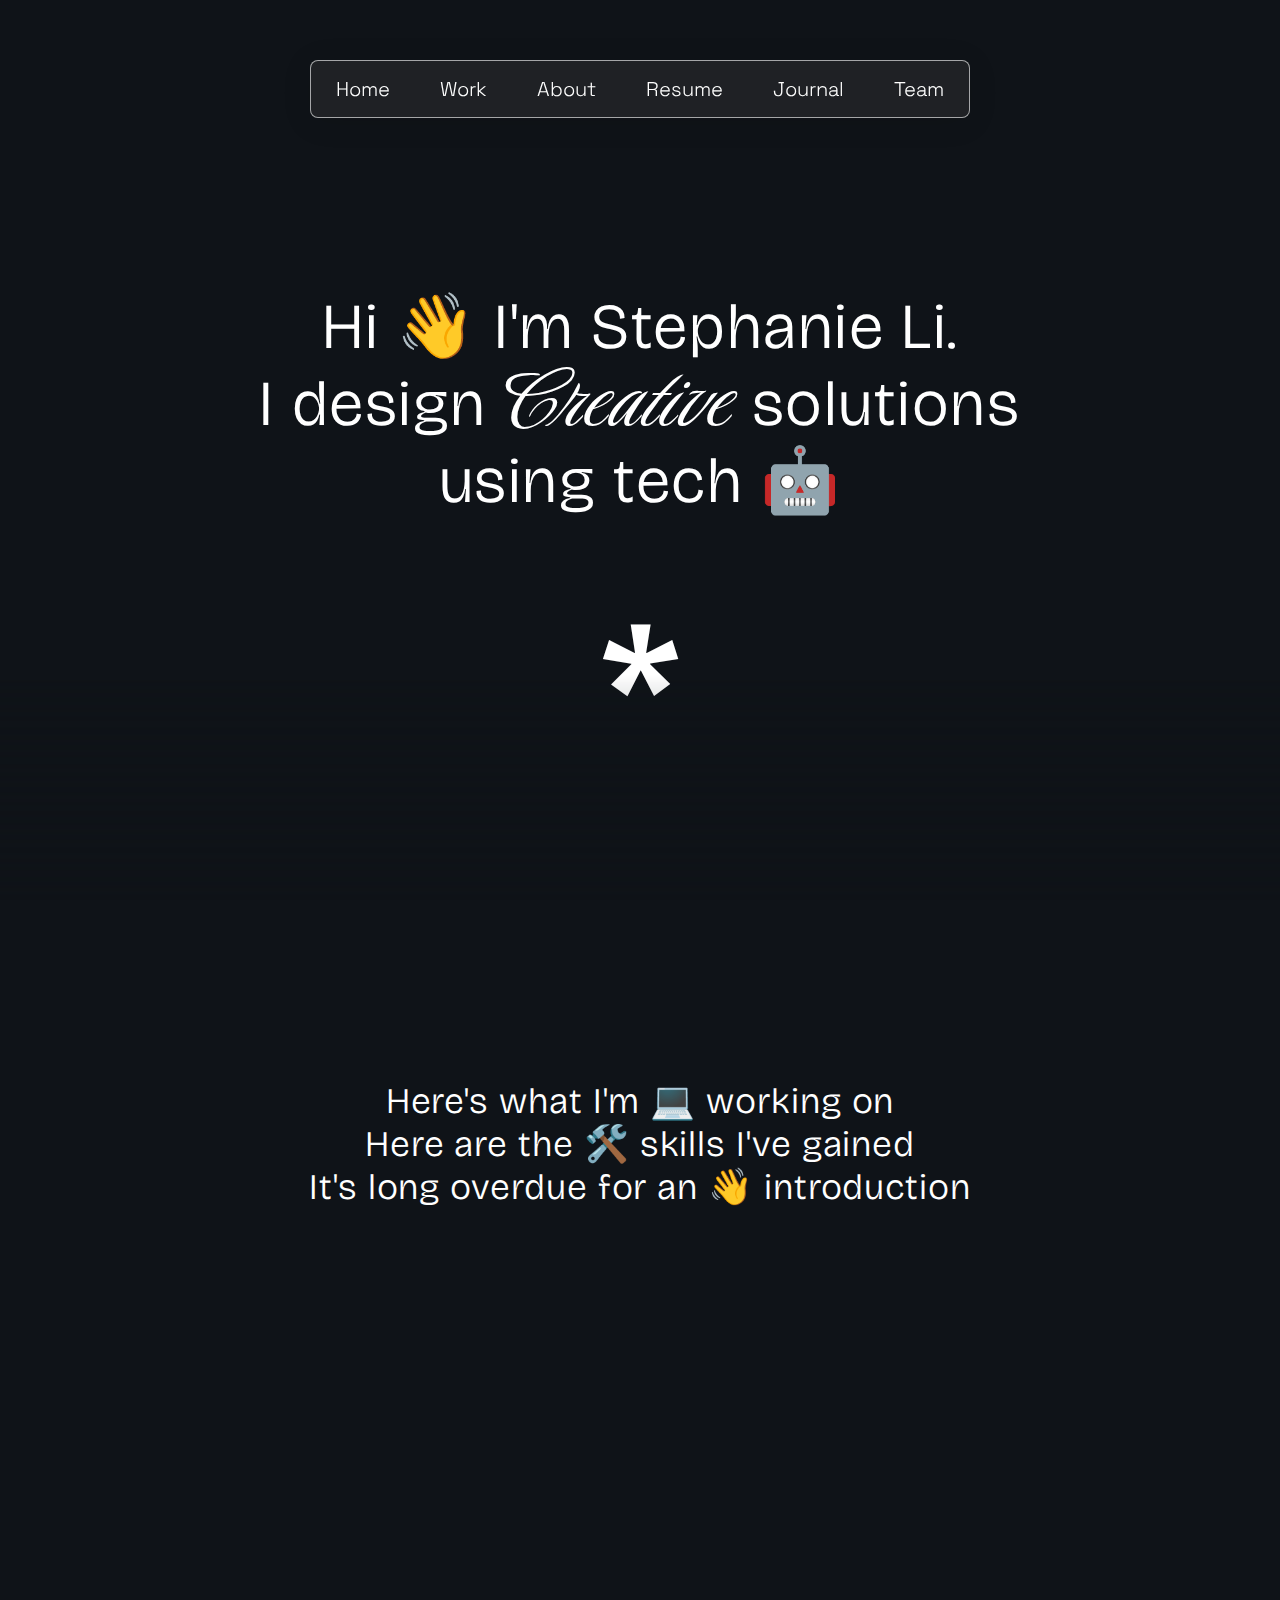
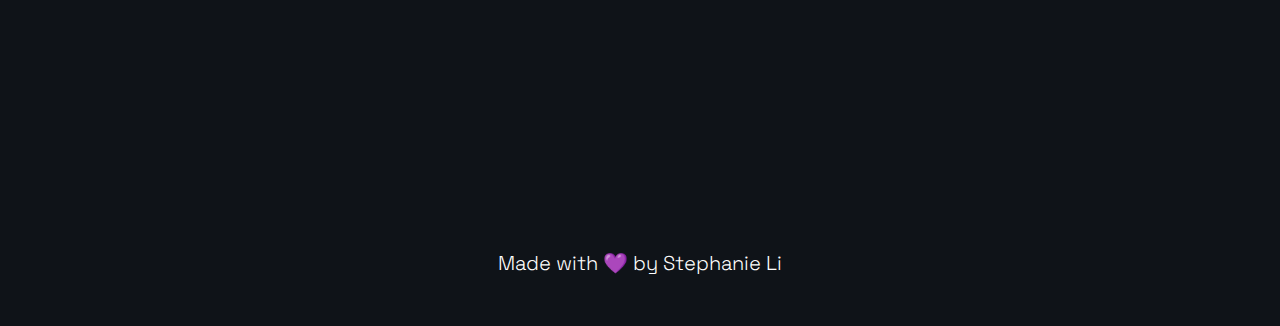
==== index.html @ 1d4c6d94 "Initial commit" ====
<!DOCTYPE html>
<html lang="en">
  <head>
    <meta charset="UTF-8" />
    <meta name="viewport" content="width=device-width, initial-scale=1.0" />
    <title>Stephanie Li - Home</title>
    <link rel="stylesheet" href="css/styles.css" />
    <style>
      /* import fonts */
      @import url("https://fonts.googleapis.com/css2?family=Bricolage+Grotesque:opsz,wght@12..96,200..800&family=Luxurious+Script&family=Space+Grotesk:wght@300..700&display=swap");
    </style>
  </head>
  <body>
    <div id="navbar">
      <a class="navlink" href="">Home</a>
      <a class="navlink" href="work.html">Work</a>
      <a class="navlink" href="about.html">About</a>
      <a class="navlink" href="files/Stephanie Li - Resume.pdf" target="blank"
        >Resume</a
      >
      <a class="navlink" href="journal.html">Journal</a>
      <a
        class="navlink"
        href="https://cs1xd3.cas.mcmaster.ca/~li3424/team/"
        target="blank"
        >Team</a
      >
    </div>
    <div class="hero-section section">
      <div class="hero-text-container">
        <div class="hero-text">
          <h1 class="hero-heading">Hi 👋 I'm Stephanie Li.</h1>
          <h1>
            I design
            <span class="Script">Creative </span>
            solutions using tech 🤖
          </h1>
          <p id="asterisk">*</p>
        </div>
      </div>
    </div>
    <div class="section"></div>
    <div class="home-section section">
      <div>
        <h2>Here's what I'm 💻 working on</h2>
      </div>
      <div>
        <h2>Here are the 🛠️ skills I've gained</h2>
      </div>
      <div>
        <h2>It's long overdue for an 👋 introduction</h2>
      </div>
    </div>
    <div class="section"></div>
    <div class="section"></div>
    <div class="section"></div>
    <footer>
      <p>Made with 💜 by Stephanie Li</p>
    </footer>
  </body>
</html>
---- css/styles.css ----
* {
    margin: 0;
    /* padding: 0; */
    box-sizing: border-box;
}

:root {
    --background-black: #0f1318;
}

body {
    font-family: "Space Grotesk", serif;
    font-weight: 100;
    font-size: 20px;
    color: white;
    background-color: var(--background-black);
}

h1 {
    font-size: 64px;
    font-family: "Bricolage Grotesque", serif;
    font-weight: 300;
    letter-spacing:0.04ch;
    text-align: center;
}

h2 {
    font-size: 36px;
    font-family: "Bricolage Grotesque", serif;
    font-weight: 300;
    letter-spacing:0.04ch;
    text-align: center;
}

footer {
    background-color: var(--background-black);
    text-align: center;
    padding: 50px;
}

.Script {
    font-family: "Luxurious Script";
    font-weight: 100;
    font-size: 100px;
    line-height: 0;
}


/* navbar styling */

#navbar {
    position: fixed;
    top: 60px;
    left: 50%;                     /* align left edge to the center */ 
    transform: translateX(-50%);   /* offset by half the element's width */
    padding: 15px 25px;
    display: flex;
    border: 1px solid rgba(255, 255, 255, 0.6);
    border-radius: 8px;
    column-gap: 50px;
    z-index: 10;
    /* glass blur effect from https://css.glass by @miketromba*/
    background: #4c4c4c44;
    box-shadow: 0 4px 30px rgba(0, 0, 0, 0.1);
    backdrop-filter: blur(8px);
    -webkit-backdrop-filter: blur(5px);
}

.navlink {
    font-size: 20px;
    color: rgb(255, 255, 255);
    text-decoration: none;
    /* padding: 10px; */
}

/*  */

.section {
    background-color: var(--background-black);
    min-height: 20vh;
    height: 100%;
}

/*  */

.hero-section {
    height: 100vh;
    display: flex;
    justify-content: center;
    background-image: url('../images/background-gradient.png');
    background-repeat: no-repeat;
    background-size: cover;
    /* box-shadow: 0 0 100px 50px #14161f inset; */
    /* mask-image: linear-gradient(to bottom, #14161f, transparent, black 90%); */
    mask-image: linear-gradient(to bottom, rgba(0, 0, 0, 1) 0%, rgba(0, 0, 0, 0) 100%);
    -webkit-mask-image: -webkit-gradient(linear, left 75%, left bottom, from(rgba(0,0,0,1)), to(rgba(0,0,0,0)))

}

.hero-text-container {
    display: flex;
    justify-content: center;
    align-items: center;
}

.hero-heading {
    margin-top: 220px;
}

.hero-text {
    max-width: 800px;
}

#asterisk{
    color:white;
    font-family: "Bricolage Grotesque", serif;
    font-size: 220px;
    font-weight: 400;
    margin-top: 50px;
    text-align: center;
    z-index:10;
}

/* journal styling */

.reflection a {
    color: white;
    color: rgb(156, 153, 153);
    /* text-decoration: none; */
    font-style: italic;
    font-weight: 400;
}

.reflection {
    letter-spacing: -.3px;
    line-height: 1.75em;
    /* color: rgb(206, 206, 206); */
}
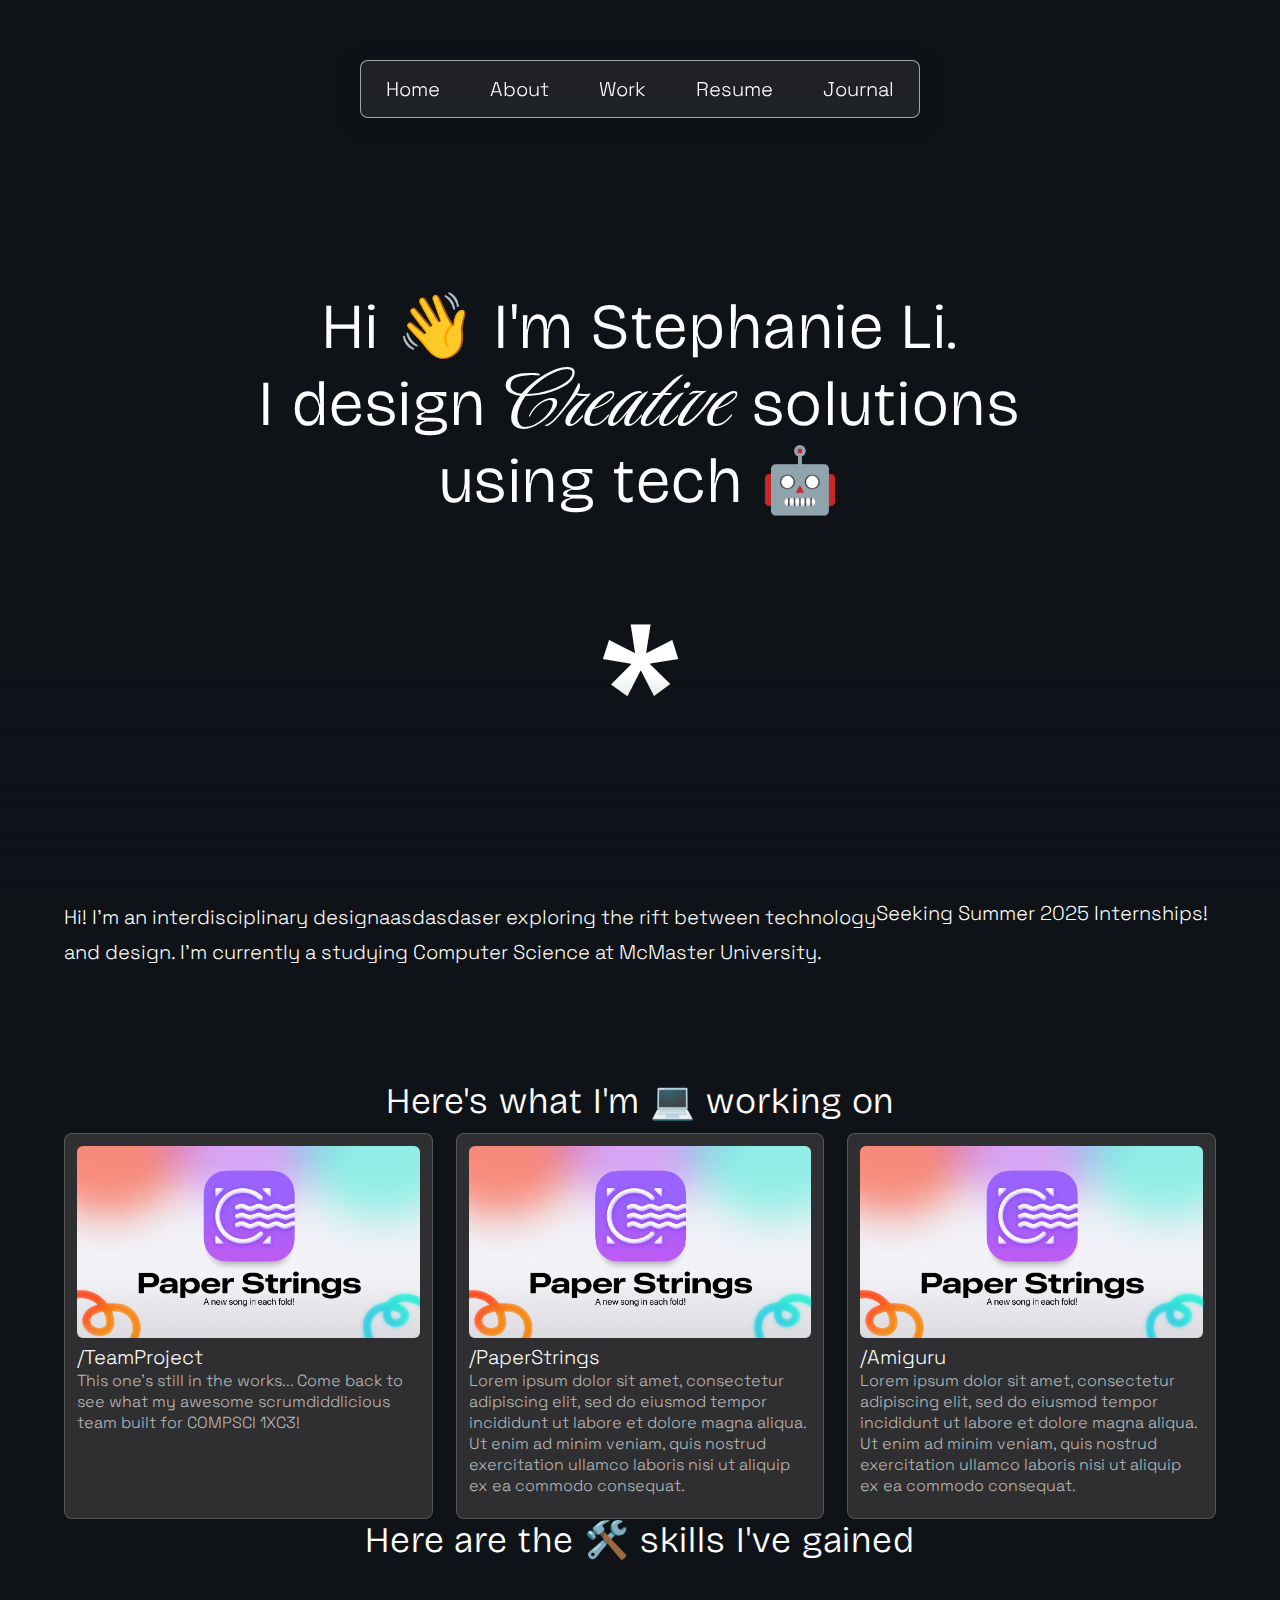
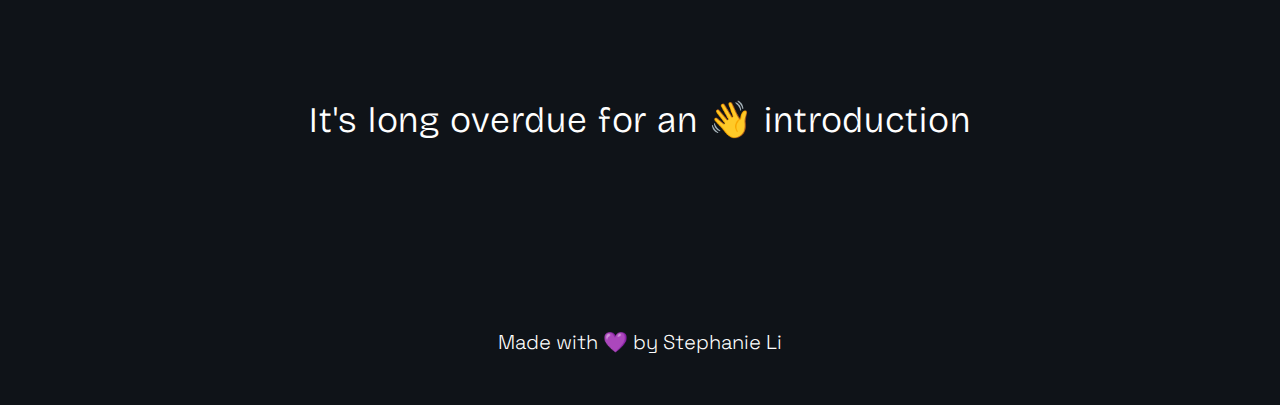
==== commit 47ea0244: "test commit" ====
--- a/index.html
+++ b/index.html
@@ -11,49 +11,88 @@
     </style>
   </head>
   <body>
-    <div id="navbar">
-      <a class="navlink" href="">Home</a>
-      <a class="navlink" href="work.html">Work</a>
-      <a class="navlink" href="about.html">About</a>
-      <a class="navlink" href="files/Stephanie Li - Resume.pdf" target="blank"
-        >Resume</a
-      >
-      <a class="navlink" href="journal.html">Journal</a>
-      <a
+    <header>
+      <div id="navbar">
+        <a class="navlink" href="">Home</a>
+        <a class="navlink" href="about.html">About</a>
+        <a class="navlink" href="work.html">Work</a>
+        <a class="navlink" href="files/Stephanie Li - Resume.pdf" target="blank"
+          >Resume</a
+        >
+        <a class="navlink" href="journal.html">Journal</a>
+        <!-- <a
         class="navlink"
         href="https://cs1xd3.cas.mcmaster.ca/~li3424/team/"
         target="blank"
         >Team</a
-      >
+      > -->
+      </div>
+      <div class="hero-section section">
+        <div class="hero-text-container">
+          <div class="hero-text">
+            <h1 class="hero-heading">Hi 👋 I'm Stephanie Li.</h1>
+            <h1>
+              I design
+              <span class="Script">Creative </span>
+              solutions using tech 🤖
+            </h1>
+            <p id="asterisk">*</p>
+          </div>
+        </div>
+      </div>
+    </header>
+    <div class="section">
+      <div class="home-blurb-container container">
+        <p class="home-blurb-description">Hi! I'm an interdisciplinary designaasdasdaser exploring the rift between technology <br> and design. I'm currently a studying Computer Science at McMaster University.</p>
+        <p>Seeking Summer 2025 Internships!</p>
+      </div>
     </div>
-    <div class="hero-section section">
-      <div class="hero-text-container">
-        <div class="hero-text">
-          <h1 class="hero-heading">Hi 👋 I'm Stephanie Li.</h1>
-          <h1>
-            I design
-            <span class="Script">Creative </span>
-            solutions using tech 🤖
-          </h1>
-          <p id="asterisk">*</p>
+    <div class="home-section section">
+      <div class="container">
+        <h2>Here's what I'm 💻 working on</h2>
+        <div class="tile-container">
+          <div class="tile project-tile">
+            <img class="project-image" src="images/paperstrings.png" />
+            <p class="project-title">/TeamProject</p>
+            <p class="project-description">
+              This one’s still in the works... Come back to see what my awesome
+              scrumdiddlicious team built for COMPSCI 1XC3!
+            </p>
+          </div>
+          <div class="tile project-tile">
+            <img class="project-image" src="images/paperstrings.png" />
+            <p class="project-title">/PaperStrings</p>
+            <p class="project-description">
+              Lorem ipsum dolor sit amet, consectetur adipiscing elit, sed do
+              eiusmod tempor incididunt ut labore et dolore magna aliqua. Ut
+              enim ad minim veniam, quis nostrud exercitation ullamco laboris
+              nisi ut aliquip ex ea commodo consequat.
+            </p>
+          </div>
+          <div class="tile project-tile">
+            <img class="project-image" src="images/paperstrings.png" />
+            <p class="project-title">/Amiguru</p>
+            <p class="project-description">
+              Lorem ipsum dolor sit amet, consectetur adipiscing elit, sed do
+              eiusmod tempor incididunt ut labore et dolore magna aliqua. Ut
+              enim ad minim veniam, quis nostrud exercitation ullamco laboris
+              nisi ut aliquip ex ea commodo consequat.
+            </p>
+          </div>
         </div>
       </div>
     </div>
-    <div class="section"></div>
-    <div class="home-section section">
-      <div>
-        <h2>Here's what I'm 💻 working on</h2>
-      </div>
-      <div>
+    <div class="section">
+      <div class="container">
         <h2>Here are the 🛠️ skills I've gained</h2>
       </div>
-      <div>
+    </div>
+    
+    <div class="section">
+      <div class="container">
         <h2>It's long overdue for an 👋 introduction</h2>
       </div>
     </div>
-    <div class="section"></div>
-    <div class="section"></div>
-    <div class="section"></div>
     <footer>
       <p>Made with 💜 by Stephanie Li</p>
     </footer>
--- a/css/styles.css
+++ b/css/styles.css
@@ -30,6 +30,7 @@
     font-weight: 300;
     letter-spacing:0.04ch;
     text-align: center;
+    margin-bottom: 10px;
 }
 
 footer {
@@ -45,6 +46,35 @@
     line-height: 0;
 }
 
+/* tile styling */
+
+.tile-container {
+    display: flex;
+    flex-direction: row;
+    justify-content: space-between;
+    /* background-color: blue; */
+}
+
+.tile {
+    width: 32%;
+    min-height: 100px;
+    background-color: rgb(47, 47, 49);
+    padding: 12px;
+    border: 1px rgba(255, 255, 255, 0.192) solid;
+    border-radius: 8px;
+    /* margin: 10px; */
+}
+
+.project-image {
+    width: 100%;
+    border-radius:6px;
+}
+
+.project-description {
+    font-size: 16px;
+    color: rgba(255, 255, 255, 0.679);
+    margin-bottom: 10px;
+}
 
 /* navbar styling */
 
@@ -73,15 +103,22 @@
     /* padding: 10px; */
 }
 
-/*  */
+/* section and container styling */
 
 .section {
     background-color: var(--background-black);
     min-height: 20vh;
     height: 100%;
+    display: flex;
+    justify-content: center;
 }
 
-/*  */
+.container {
+    width: 90vw;
+    /* border: white 1px solid; */
+}
+
+/* hero styling */
 
 .hero-section {
     height: 100vh;
@@ -90,8 +127,6 @@
     background-image: url('../images/background-gradient.png');
     background-repeat: no-repeat;
     background-size: cover;
-    /* box-shadow: 0 0 100px 50px #14161f inset; */
-    /* mask-image: linear-gradient(to bottom, #14161f, transparent, black 90%); */
     mask-image: linear-gradient(to bottom, rgba(0, 0, 0, 1) 0%, rgba(0, 0, 0, 0) 100%);
     -webkit-mask-image: -webkit-gradient(linear, left 75%, left bottom, from(rgba(0,0,0,1)), to(rgba(0,0,0,0)))
 
@@ -121,6 +156,15 @@
     z-index:10;
 }
 
+/*  */
+.home-blurb-container {
+    display: flex;
+}
+
+.home-blurb-description {
+    line-height: 1.75em;
+}
+
 /* journal styling */
 
 .reflection a {
@@ -133,6 +177,5 @@
 
 .reflection {
     letter-spacing: -.3px;
-    line-height: 1.75em;
     /* color: rgb(206, 206, 206); */
 }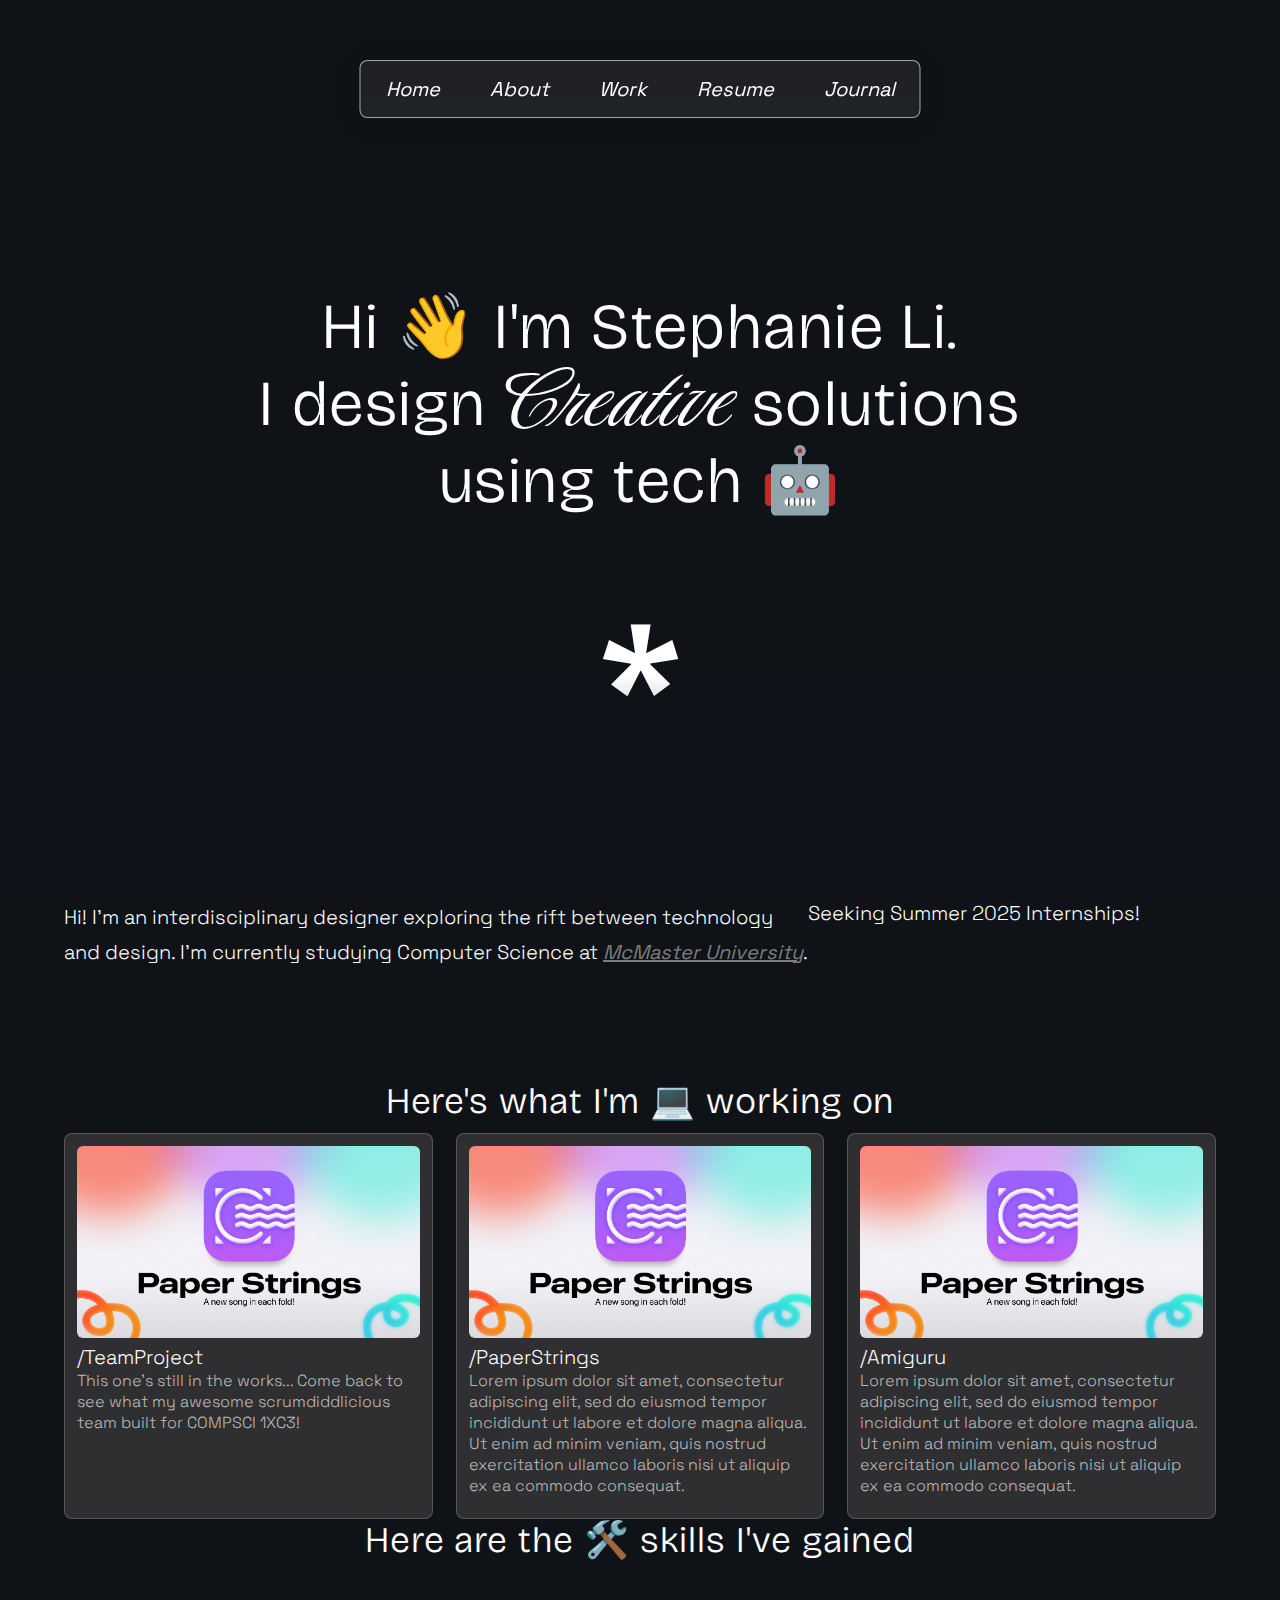
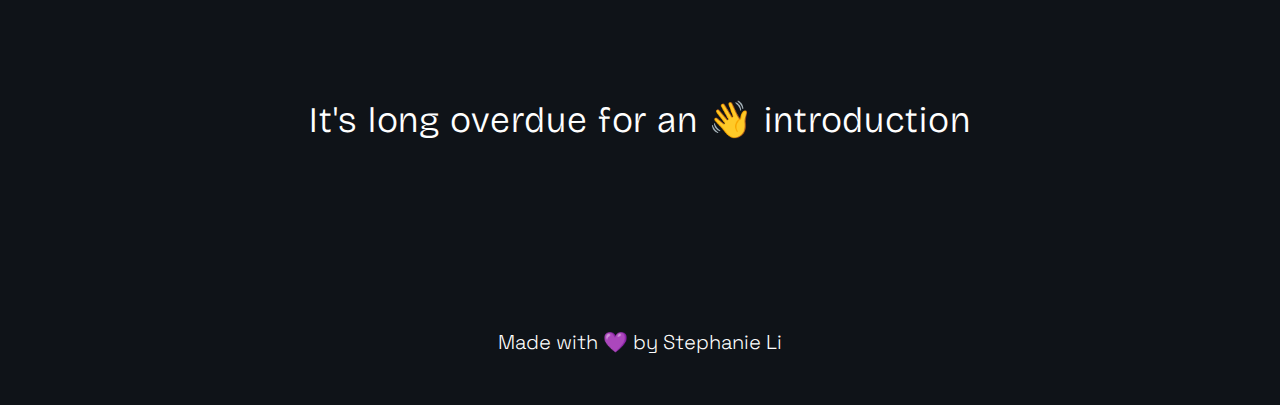
==== commit e58f2031: "changed links to grey and underline" ====
--- a/index.html
+++ b/index.html
@@ -43,8 +43,15 @@
     </header>
     <div class="section">
       <div class="home-blurb-container container">
-        <p class="home-blurb-description">Hi! I'm an interdisciplinary designaasdasdaser exploring the rift between technology <br> and design. I'm currently a studying Computer Science at McMaster University.</p>
-        <p>Seeking Summer 2025 Internships!</p>
+        <p class="home-blurb-description">
+          Hi! I'm an interdisciplinary designer exploring the rift between
+          technology <br />
+          and design. I'm currently studying Computer Science at
+          <a href="">McMaster University</a>.
+        </p>
+        <div class="seeking-internships">
+          <p>Seeking Summer 2025 Internships!</p>
+        </div>
       </div>
     </div>
     <div class="home-section section">
@@ -87,7 +94,7 @@
         <h2>Here are the 🛠️ skills I've gained</h2>
       </div>
     </div>
-    
+
     <div class="section">
       <div class="container">
         <h2>It's long overdue for an 👋 introduction</h2>
--- a/css/styles.css
+++ b/css/styles.css
@@ -31,6 +31,14 @@
     letter-spacing:0.04ch;
     text-align: center;
     margin-bottom: 10px;
+}
+
+a {
+    color:rgb(125, 125, 125);
+    font-style: italic;
+    /* text-decoration: none; */
+    font-weight: 400;
+    
 }
 
 footer {
@@ -165,6 +173,10 @@
     line-height: 1.75em;
 }
 
+.seeking-internships{
+    text-align: right;
+}
+
 /* journal styling */
 
 .reflection a {
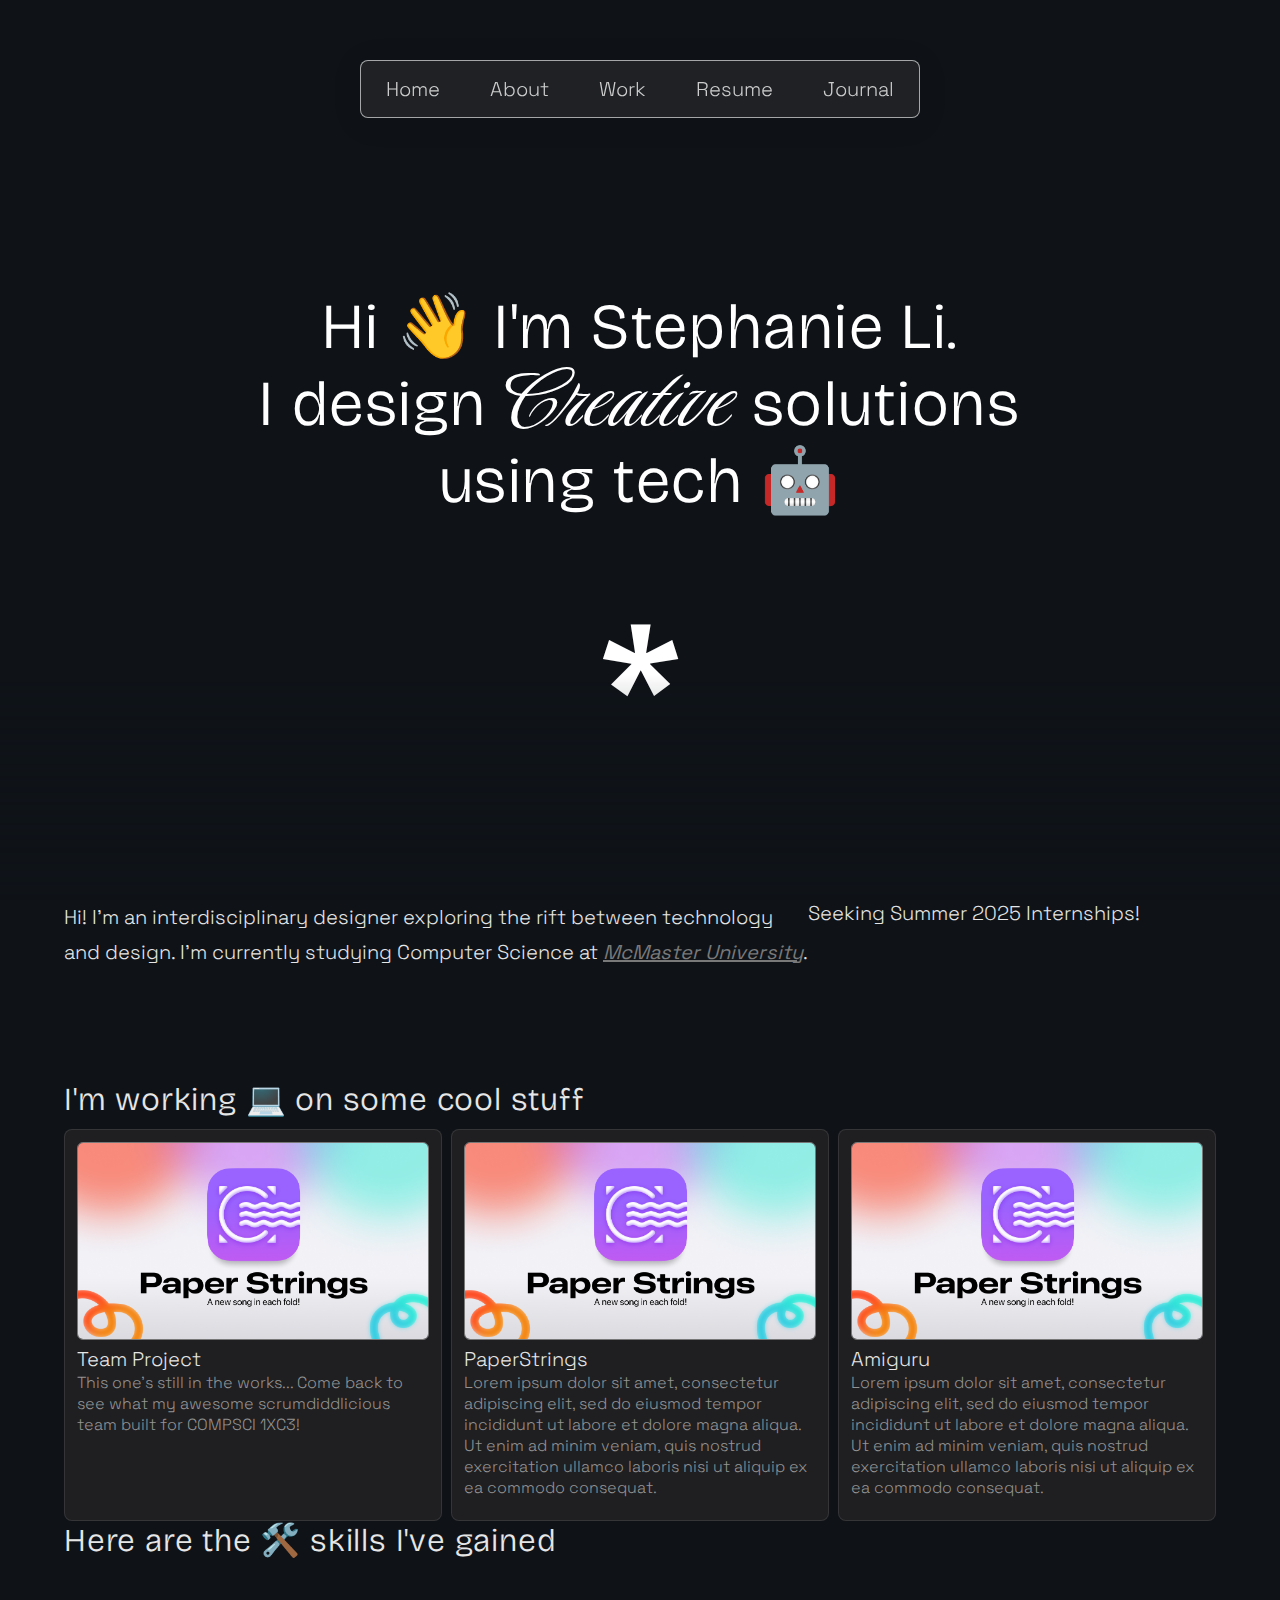
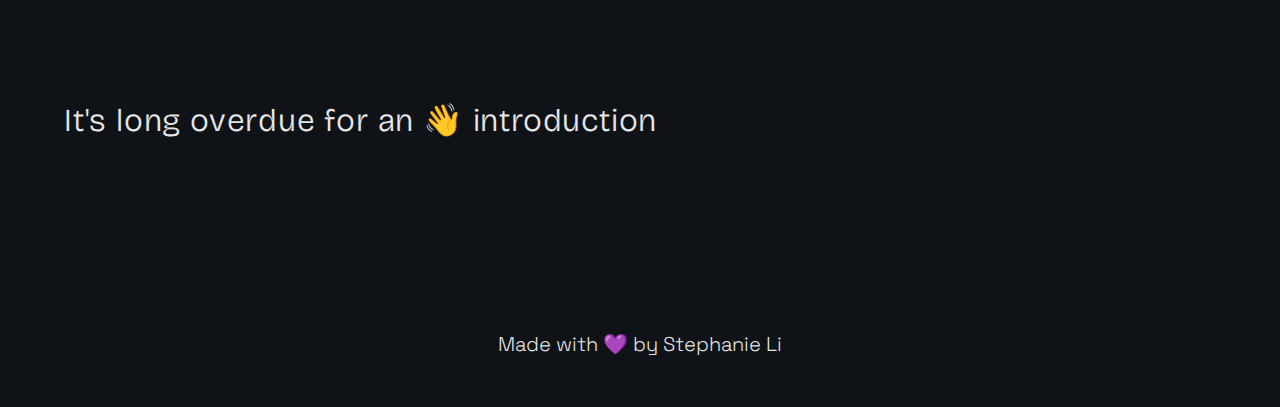
==== commit b9623861: "changed the colour of the greys" ====
--- a/index.html
+++ b/index.html
@@ -30,11 +30,15 @@
       <div class="hero-section section">
         <div class="hero-text-container">
           <div class="hero-text">
-            <h1 class="hero-heading">Hi 👋 I'm Stephanie Li.</h1>
+            <h1 class="hero-heading">
+              <span class="grey">Hi</span>
+              👋 I'm Stephanie Li.
+            </h1>
             <h1>
-              I design
+              <span class="grey">I design</span>
               <span class="Script">Creative </span>
-              solutions using tech 🤖
+              <span class="grey">solutions using</span>
+              tech 🤖
             </h1>
             <p id="asterisk">*</p>
           </div>
@@ -56,11 +60,11 @@
     </div>
     <div class="home-section section">
       <div class="container">
-        <h2>Here's what I'm 💻 working on</h2>
+        <h2>I'm working 💻 on some cool stuff</h2>
         <div class="tile-container">
           <div class="tile project-tile">
             <img class="project-image" src="images/paperstrings.png" />
-            <p class="project-title">/TeamProject</p>
+            <p class="project-title">Team Project</p>
             <p class="project-description">
               This one’s still in the works... Come back to see what my awesome
               scrumdiddlicious team built for COMPSCI 1XC3!
@@ -68,7 +72,7 @@
           </div>
           <div class="tile project-tile">
             <img class="project-image" src="images/paperstrings.png" />
-            <p class="project-title">/PaperStrings</p>
+            <p class="project-title">PaperStrings</p>
             <p class="project-description">
               Lorem ipsum dolor sit amet, consectetur adipiscing elit, sed do
               eiusmod tempor incididunt ut labore et dolore magna aliqua. Ut
@@ -78,7 +82,7 @@
           </div>
           <div class="tile project-tile">
             <img class="project-image" src="images/paperstrings.png" />
-            <p class="project-title">/Amiguru</p>
+            <p class="project-title">Amiguru</p>
             <p class="project-description">
               Lorem ipsum dolor sit amet, consectetur adipiscing elit, sed do
               eiusmod tempor incididunt ut labore et dolore magna aliqua. Ut
--- a/css/styles.css
+++ b/css/styles.css
@@ -6,17 +6,20 @@
 
 :root {
     --background-black: #0f1318;
+    --light-grey: rgb(230, 230, 230);
+    --dark-grey: rgb(121, 121, 121);
 }
 
 body {
     font-family: "Space Grotesk", serif;
     font-weight: 100;
     font-size: 20px;
+    color: var(--light-grey);
+    background-color: var(--background-black);
+}
+
+h1 {
     color: white;
-    background-color: var(--background-black);
-}
-
-h1 {
     font-size: 64px;
     font-family: "Bricolage Grotesque", serif;
     font-weight: 300;
@@ -25,16 +28,21 @@
 }
 
 h2 {
-    font-size: 36px;
+    font-size: 32px;
     font-family: "Bricolage Grotesque", serif;
     font-weight: 300;
     letter-spacing:0.04ch;
-    text-align: center;
+    /* text-align: center; */
     margin-bottom: 10px;
 }
 
+/* .grey {
+    color: rgba(255, 255, 255, 0.454);
+    font-weight: 200;
+} */
+
 a {
-    color:rgb(125, 125, 125);
+    color: var(--dark-grey);
     font-style: italic;
     /* text-decoration: none; */
     font-weight: 400;
@@ -64,11 +72,11 @@
 }
 
 .tile {
-    width: 32%;
+    width: 32.8%;
     min-height: 100px;
-    background-color: rgb(47, 47, 49);
+    background-color: rgb(31, 31, 33);
     padding: 12px;
-    border: 1px rgba(255, 255, 255, 0.192) solid;
+    border: 1px rgba(255, 255, 255, 0.102) solid;
     border-radius: 8px;
     /* margin: 10px; */
 }
@@ -76,11 +84,12 @@
 .project-image {
     width: 100%;
     border-radius:6px;
+    border: 1px rgba(255, 255, 255, 0.4) solid;
 }
 
 .project-description {
     font-size: 16px;
-    color: rgba(255, 255, 255, 0.679);
+    color: rgb(147, 147, 147);
     margin-bottom: 10px;
 }
 
@@ -106,8 +115,10 @@
 
 .navlink {
     font-size: 20px;
-    color: rgb(255, 255, 255);
+    font-weight: 200;
+    color: rgb(205, 205, 205);
     text-decoration: none;
+    font-style: normal;
     /* padding: 10px; */
 }
 
@@ -180,8 +191,8 @@
 /* journal styling */
 
 .reflection a {
-    color: white;
-    color: rgb(156, 153, 153);
+    /* color: white; */
+    /* color: rgb(156, 153, 153); */
     /* text-decoration: none; */
     font-style: italic;
     font-weight: 400;
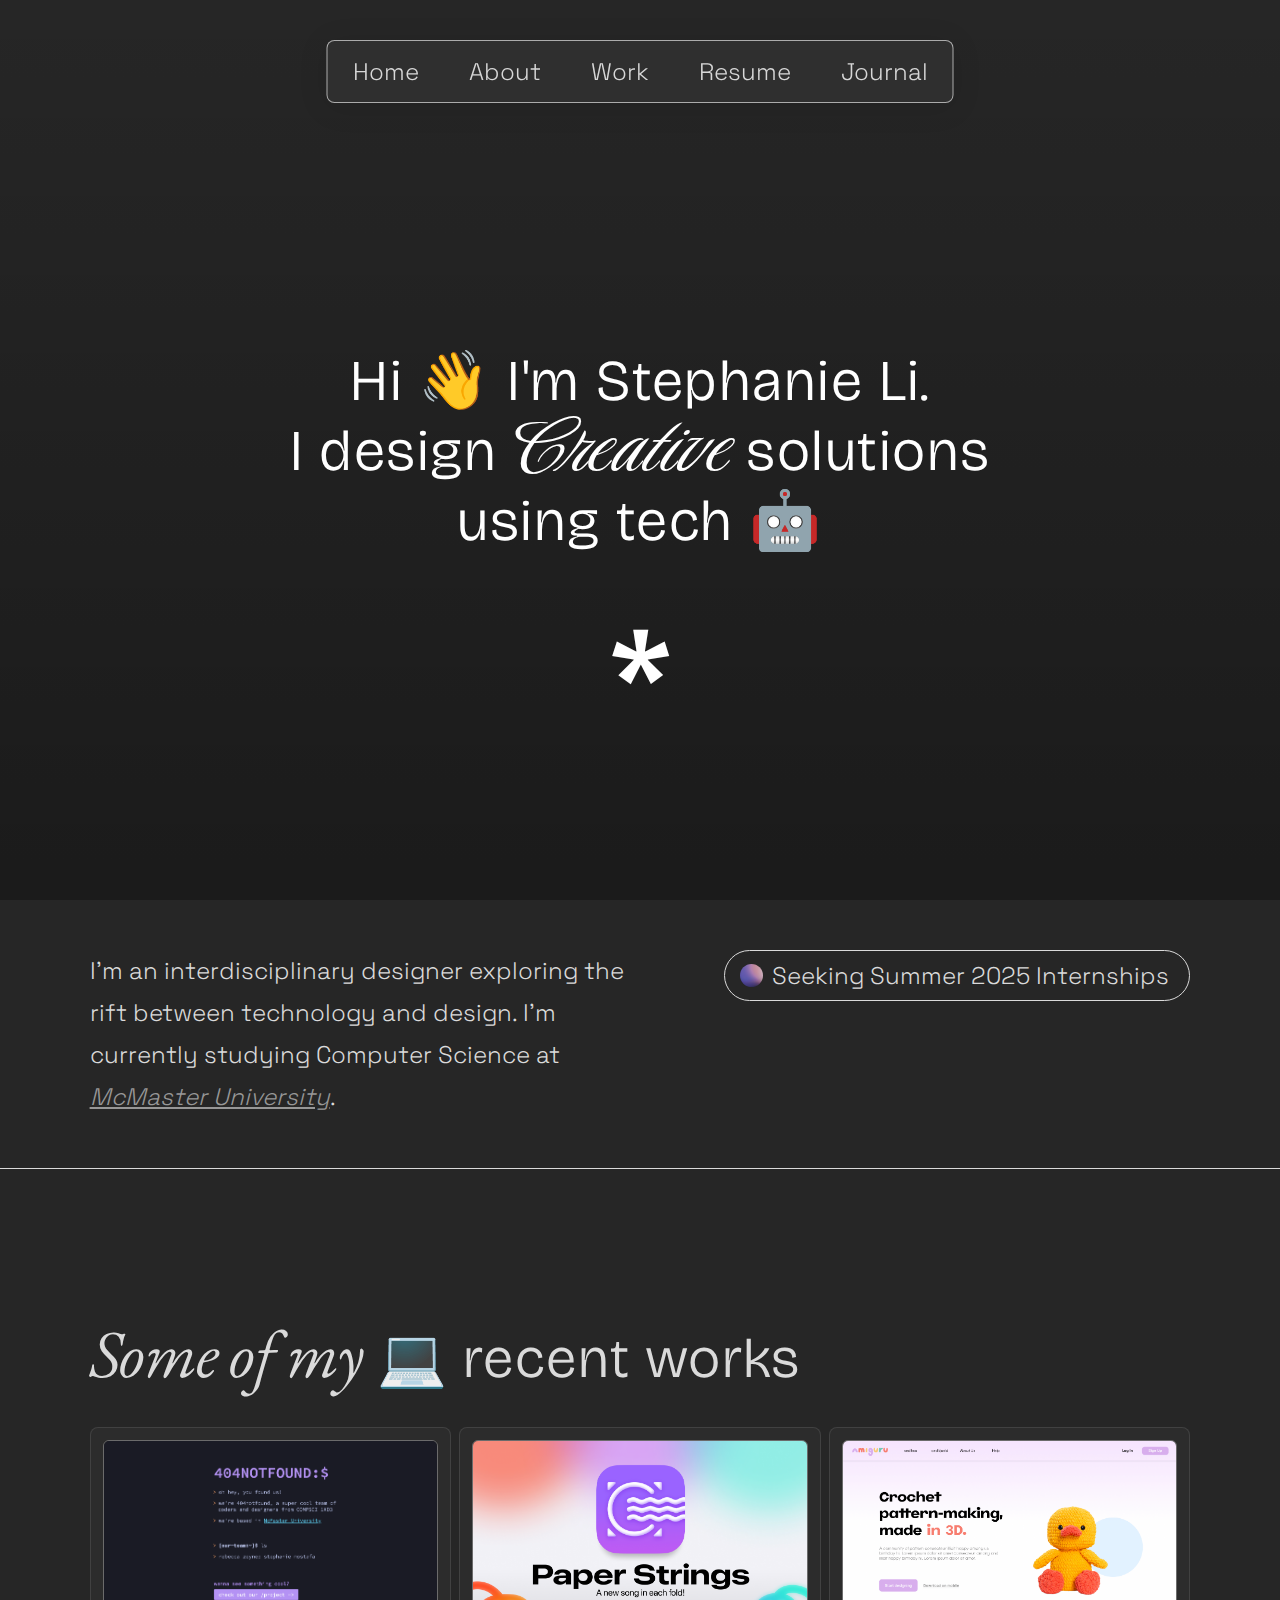
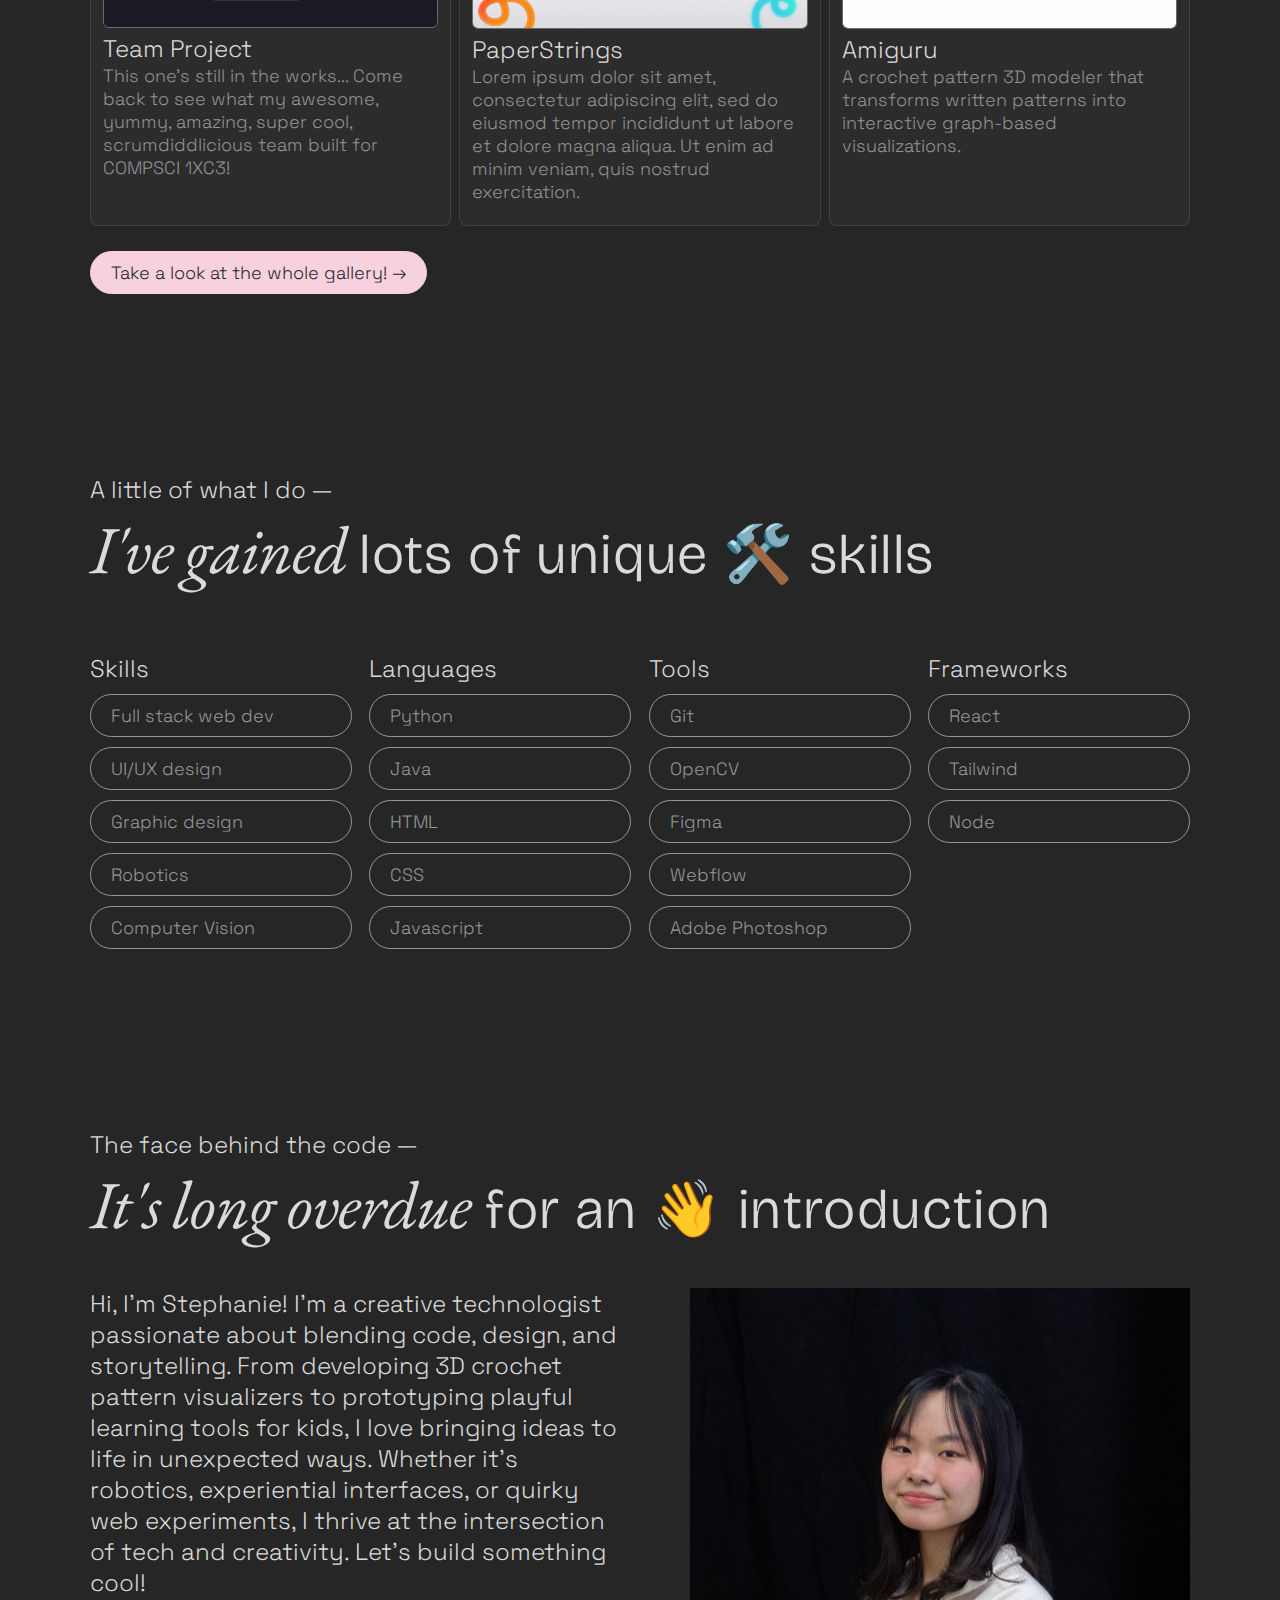
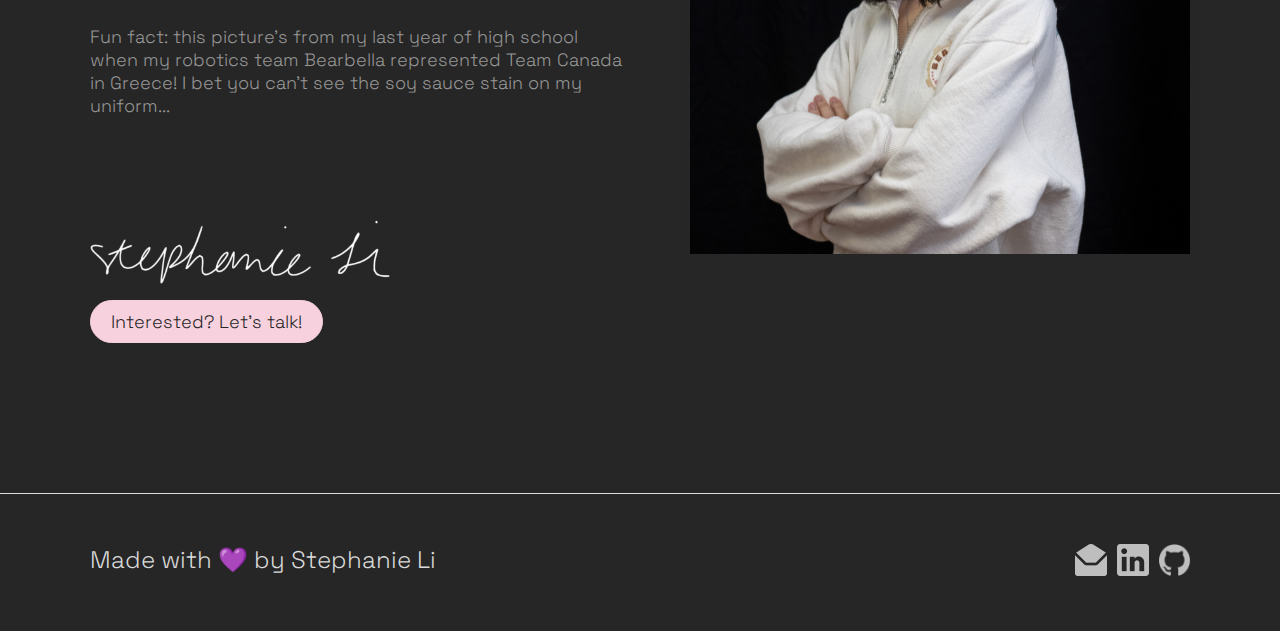
==== commit 8bdd4083: "test push" ====
--- a/index.html
+++ b/index.html
@@ -8,18 +8,25 @@
     <style>
       /* import fonts */
       @import url("https://fonts.googleapis.com/css2?family=Bricolage+Grotesque:opsz,wght@12..96,200..800&family=Luxurious+Script&family=Space+Grotesk:wght@300..700&display=swap");
+      @import url("https://fonts.googleapis.com/css2?family=DM+Sans:ital,opsz,wght@0,9..40,100..1000;1,9..40,100..1000&display=swap");
+      @import url("https://fonts.googleapis.com/css2?family=Baskervville:ital@0;1&family=Cormorant:ital,wght@0,300..700;1,300..700&family=EB+Garamond:ital,wght@0,400..800;1,400..800&family=Instrument+Serif:ital@0;1&family=Libre+Caslon+Display&family=Shippori+Mincho&display=swap");
     </style>
   </head>
   <body>
     <header>
       <div id="navbar">
-        <a class="navlink" href="">Home</a>
-        <a class="navlink" href="about.html">About</a>
-        <a class="navlink" href="work.html">Work</a>
-        <a class="navlink" href="files/Stephanie Li - Resume.pdf" target="blank"
+        <a id="home" class="navlink" href="index.html">Home</a>
+        <a id="about" class="navlink" href="about.html">About</a>
+        <a id="work" class="navlink" href="work.html">Work</a>
+        <a
+          id="resume"
+          class="navlink"
+          href="files/Stephanie Li - Resume.pdf"
+          target="blank"
           >Resume</a
         >
-        <a class="navlink" href="journal.html">Journal</a>
+        <a id="journal" class="navlink" href="journal.html">Journal</a>
+        <a id="menu" class="navlink" href="">Menu</a>
         <!-- <a
         class="navlink"
         href="https://cs1xd3.cas.mcmaster.ca/~li3424/team/"
@@ -30,11 +37,11 @@
       <div class="hero-section section">
         <div class="hero-text-container">
           <div class="hero-text">
-            <h1 class="hero-heading">
+            <h1 id="hero-heading-1" class="hero-heading">
               <span class="grey">Hi</span>
               👋 I'm Stephanie Li.
             </h1>
-            <h1>
+            <h1 id="hero-heading-2">
               <span class="grey">I design</span>
               <span class="Script">Creative </span>
               <span class="grey">solutions using</span>
@@ -46,66 +53,159 @@
       </div>
     </header>
     <div class="section">
-      <div class="home-blurb-container container">
-        <p class="home-blurb-description">
-          Hi! I'm an interdisciplinary designer exploring the rift between
-          technology <br />
-          and design. I'm currently studying Computer Science at
+      <div id="home-blurb-container" class="container">
+        <h6 id="home-blurb-description">
+          I'm an interdisciplinary designer exploring the rift between
+          technology and design. I'm currently studying Computer Science at
           <a href="">McMaster University</a>.
-        </p>
-        <div class="seeking-internships">
-          <p>Seeking Summer 2025 Internships!</p>
-        </div>
-      </div>
-    </div>
+        </h6>
+        <div id="seeking-internships" class="round-rectangle">
+          <div id="flashing-gradient-circle">
+            <img src="" />
+          </div>
+          <h6>Seeking Summer 2025 Internships</h6>
+        </div>
+      </div>
+    </div>
+    <hr />
     <div class="home-section section">
       <div class="container">
-        <h2>I'm working 💻 on some cool stuff</h2>
+        <div class="section-title">
+          <h2><span class="header-italic">Some of my</span> 💻 recent works</h2>
+        </div>
         <div class="tile-container">
-          <div class="tile project-tile">
+          <a href="team/index.html" target="blank" class="tile project-tile">
+            <img class="project-image" src="images/team-project.png" />
+            <h6 class="project-title">Team Project</h6>
+            <p class="project-description">
+              This one’s still in the works... Come back to see what my awesome,
+              yummy, amazing, super cool, scrumdiddlicious team built for
+              COMPSCI 1XC3!
+            </p>
+          </a>
+          <a
+            href="https://github.com/steph-and-e/paper-strings"
+            target="blank"
+            class="tile project-tile"
+          >
             <img class="project-image" src="images/paperstrings.png" />
-            <p class="project-title">Team Project</p>
-            <p class="project-description">
-              This one’s still in the works... Come back to see what my awesome
-              scrumdiddlicious team built for COMPSCI 1XC3!
-            </p>
-          </div>
-          <div class="tile project-tile">
-            <img class="project-image" src="images/paperstrings.png" />
-            <p class="project-title">PaperStrings</p>
+            <h6 class="project-title">PaperStrings</h6>
             <p class="project-description">
               Lorem ipsum dolor sit amet, consectetur adipiscing elit, sed do
               eiusmod tempor incididunt ut labore et dolore magna aliqua. Ut
-              enim ad minim veniam, quis nostrud exercitation ullamco laboris
-              nisi ut aliquip ex ea commodo consequat.
-            </p>
-          </div>
-          <div class="tile project-tile">
-            <img class="project-image" src="images/paperstrings.png" />
-            <p class="project-title">Amiguru</p>
+              enim ad minim veniam, quis nostrud exercitation.
+            </p>
+          </a>
+          <a
+            href="https://github.com/steph-and-e/amiguru"
+            target="blank"
+            class="tile project-tile"
+          >
+            <img class="project-image" src="images/amiguru.png" />
+            <h6 class="project-title">Amiguru</h6>
             <p class="project-description">
-              Lorem ipsum dolor sit amet, consectetur adipiscing elit, sed do
-              eiusmod tempor incididunt ut labore et dolore magna aliqua. Ut
-              enim ad minim veniam, quis nostrud exercitation ullamco laboris
-              nisi ut aliquip ex ea commodo consequat.
-            </p>
-          </div>
-        </div>
+              A crochet pattern 3D modeler that transforms written patterns into
+              interactive graph-based visualizations.
+            </p>
+          </a>
+        </div>
+        <div class="button">Take a look at the whole gallery! →</div>
       </div>
     </div>
     <div class="section">
       <div class="container">
-        <h2>Here are the 🛠️ skills I've gained</h2>
+        <div class="section-title">
+          <h6>A little of what I do —</h6>
+          <h2>
+            <span class="header-italic">I've gained </span> lots of unique 🛠️
+            skills
+          </h2>
+        </div>
+        <div id="skills-container">
+          <div class="skills-column-pair">
+            <div class="skills-column">
+              <h6>Skills</h6>
+              <div class="round-rectangle">Full stack web dev</div>
+              <div class="round-rectangle">UI/UX design</div>
+              <div class="round-rectangle">Graphic design</div>
+              <div class="round-rectangle">Robotics</div>
+              <div class="round-rectangle">Computer Vision</div>
+            </div>
+            <div class="skills-column">
+              <h6>Languages</h6>
+              <div class="round-rectangle">Python</div>
+              <div class="round-rectangle">Java</div>
+              <div class="round-rectangle">HTML</div>
+              <div class="round-rectangle">CSS</div>
+              <div class="round-rectangle">Javascript</div>
+            </div>
+          </div>
+          <div class="skills-column-pair">
+            <div class="skills-column">
+              <h6>Tools</h6>
+              <div class="round-rectangle">Git</div>
+              <div class="round-rectangle">OpenCV</div>
+              <div class="round-rectangle">Figma</div>
+              <div class="round-rectangle">Webflow</div>
+              <div class="round-rectangle">Adobe Photoshop</div>
+            </div>
+            <div class="skills-column">
+              <h6>Frameworks</h6>
+              <div class="round-rectangle">React</div>
+              <div class="round-rectangle">Tailwind</div>
+              <div class="round-rectangle">Node</div>
+            </div>
+          </div>
+        </div>
       </div>
     </div>
 
     <div class="section">
       <div class="container">
-        <h2>It's long overdue for an 👋 introduction</h2>
+        <div class="section-title">
+          <h6>The face behind the code —</h6>
+          <h2>
+            <span class="header-italic">It's long overdue</span> for an 👋
+            introduction
+          </h2>
+        </div>
+        <div id="intro-container">
+          <div id="intro-text">
+            <h6>
+              Hi, I'm Stephanie! I'm a creative technologist passionate about
+              blending code, design, and storytelling. From developing 3D
+              crochet pattern visualizers to prototyping playful learning tools
+              for kids, I love bringing ideas to life in unexpected ways.
+              Whether it's robotics, experiential interfaces, or quirky web
+              experiments, I thrive at the intersection of tech and creativity.
+              Let's build something cool!
+            </h6>
+            <p>
+              Fun fact: this picture’s from my last year of high school when my
+              robotics team Bearbella represented Team Canada in Greece! I bet
+              you can’t see the soy sauce stain on my uniform...
+            </p>
+            <div id="signature-and-butto">
+              <img src="images/signature.png" />
+              <div class="button">Interested? Let's talk!</div>
+            </div>
+          </div>
+          <img id="stephanie" src="images/stephanie.jpg" />
+        </div>
       </div>
     </div>
     <footer>
-      <p>Made with 💜 by Stephanie Li</p>
+      <hr />
+      <div class="section">
+        <div class="container">
+          <h6>Made with 💜 by Stephanie Li</h6>
+          <div id="contact-links">
+            <a href=""><img src="images/mail.png" /></a>
+            <a href=""><img src="images/linkedin.png" /></a>
+            <a href=""><img src="images/github.png" /></a>
+          </div>
+        </div>
+      </div>
     </footer>
   </body>
 </html>
--- a/css/styles.css
+++ b/css/styles.css
@@ -5,35 +5,49 @@
 }
 
 :root {
-    --background-black: #0f1318;
-    --light-grey: rgb(230, 230, 230);
-    --dark-grey: rgb(121, 121, 121);
+    --background-black: rgb(38, 38, 38);
+    --off-white: rgb(218, 218, 218);
+    --light-grey: rgb(151, 151, 151);
+    --light-grey: rgb(151, 151, 151);
+    --tile-colour: rgb(44, 44, 44);
+    --tile-colour-hover: rgb(65, 65, 65);
+    --pink: #f7d1de;
 }
 
 body {
     font-family: "Space Grotesk", serif;
-    font-weight: 100;
-    font-size: 20px;
+    /* font-family: "DM Sans", serif; */
+    font-weight: 300;
+    font-size: 18px;
+    color: var(--off-white);
     color: var(--light-grey);
     background-color: var(--background-black);
 }
 
 h1 {
     color: white;
-    font-size: 64px;
+    font-size: 4.5vw;
+    max-width: 55vw;
     font-family: "Bricolage Grotesque", serif;
+    /* font-family: "DM Sans", serif; */
     font-weight: 300;
     letter-spacing:0.04ch;
     text-align: center;
 }
 
 h2 {
-    font-size: 32px;
+    color: var(--off-white);
+    font-size: 56px;
     font-family: "Bricolage Grotesque", serif;
     font-weight: 300;
     letter-spacing:0.04ch;
     /* text-align: center; */
-    margin-bottom: 10px;
+}
+
+h6 {
+    color: var(--off-white);
+    font-size: 24px;
+    font-weight: 250;
 }
 
 /* .grey {
@@ -42,24 +56,116 @@
 } */
 
 a {
-    color: var(--dark-grey);
+    color: var(--light-grey);
     font-style: italic;
     /* text-decoration: none; */
-    font-weight: 400;
+    font-weight: 300;
     
 }
 
-footer {
-    background-color: var(--background-black);
-    text-align: center;
-    padding: 50px;
+hr {
+    display: block;
+    height: 1px;
+    border: 0;
+    border-top: solid 1px var(--off-white);
+    padding: 0;
+    width: 100%;
 }
 
 .Script {
     font-family: "Luxurious Script";
     font-weight: 100;
-    font-size: 100px;
+    font-size: 1.65em;
     line-height: 0;
+}
+
+.header-italic {
+    font-family: "Libre Caslon Display", serif;
+    font-family: "Cormorant", serif;
+    font-size: larger;
+    font-family: "EB Garamond", serif;
+    
+    font-weight: 300;
+    font-style: italic;
+    /* font-weight: lighter; */
+    letter-spacing: -0.04ch;
+}
+
+.round-rectangle {
+    padding: 9px 20px;
+    border: 1px solid var(--off-white);
+    border-radius: 100px;
+}
+
+.button {
+    display: block;
+    width: fit-content;
+    margin-top: 25px;
+    padding: 9px 20px;
+    border: 1px solid var(--pink);
+    border-radius: 100px;
+    background-color: var(--pink);
+    color: var(--background-black);
+    transition: 0.3s;
+}
+
+.button:hover {
+    border: 1px solid var(--off-white);
+    background-color: var(--background-black);
+    color: var(--off-white);
+    transition: 0.3s;
+}
+
+.section {
+    background-color: var(--background-black);
+    /* min-height: 20vh; */
+    height: 100%;
+    display: flex;
+    justify-content: center;
+}
+
+.container {
+    width: 86vw;
+    /* border: white 1px solid; */
+}
+
+.section-title {
+    margin-top: 140px;
+    margin-bottom: 30px;
+}
+
+.section-title h6 {
+    margin-top: 180px;
+    /* margin-bottom: 5px; */
+}
+
+/* footer styling */
+
+footer {
+    background-color: var(--background-black);
+    margin-top: 150px;
+    /* padding: 50px; */
+}
+
+footer .container {
+    padding: 50px 0;
+    display: flex;
+}
+
+footer h6 {
+    flex: 1;
+}
+
+#contact-links {
+    display: flex;
+    justify-content: space-between;
+}
+
+#contact-links img {
+    filter: invert(100%);
+    height: 32px;
+    opacity: 70%;
+    padding-left: 10px;
 }
 
 /* tile styling */
@@ -74,30 +180,46 @@
 .tile {
     width: 32.8%;
     min-height: 100px;
-    background-color: rgb(31, 31, 33);
+    background-color: var(--tile-colour);
     padding: 12px;
     border: 1px rgba(255, 255, 255, 0.102) solid;
     border-radius: 8px;
     /* margin: 10px; */
-}
+    transition: 0.3s;
+}
+
+.tile:hover {
+    background-color: var(--tile-colour-hover);
+    transition: 0.3s;
+}
+
+a.tile {
+    text-decoration: none;
+    font-style: normal;
+    display: block;
+  }
 
 .project-image {
     width: 100%;
     border-radius:6px;
-    border: 1px rgba(255, 255, 255, 0.4) solid;
+    border: 1px rgba(255, 255, 255, 0.3) solid;
 }
 
 .project-description {
-    font-size: 16px;
+    /* font-size: 16px; */
     color: rgb(147, 147, 147);
     margin-bottom: 10px;
 }
 
+.tile-container {
+    margin-bottom: 15px;
+}
+
 /* navbar styling */
 
 #navbar {
     position: fixed;
-    top: 60px;
+    top: 40px;
     left: 50%;                     /* align left edge to the center */ 
     transform: translateX(-50%);   /* offset by half the element's width */
     padding: 15px 25px;
@@ -109,32 +231,26 @@
     /* glass blur effect from https://css.glass by @miketromba*/
     background: #4c4c4c44;
     box-shadow: 0 4px 30px rgba(0, 0, 0, 0.1);
-    backdrop-filter: blur(8px);
-    -webkit-backdrop-filter: blur(5px);
+    backdrop-filter: blur(10px);
+    -webkit-backdrop-filter: blur(19px);
 }
 
 .navlink {
-    font-size: 20px;
-    font-weight: 200;
-    color: rgb(205, 205, 205);
+    font-size: 24px;
+    font-weight: 250;
+    color: var(--off-white);
+    color: rgb(215, 215, 215);
     text-decoration: none;
     font-style: normal;
     /* padding: 10px; */
 }
 
-/* section and container styling */
-
-.section {
-    background-color: var(--background-black);
-    min-height: 20vh;
-    height: 100%;
-    display: flex;
-    justify-content: center;
-}
-
-.container {
-    width: 90vw;
-    /* border: white 1px solid; */
+.navlink:hover {
+    text-decoration: underline;
+}
+
+#menu {
+    display: none;
 }
 
 /* hero styling */
@@ -142,12 +258,13 @@
 .hero-section {
     height: 100vh;
     display: flex;
+    /* position: fixed; */
     justify-content: center;
-    background-image: url('../images/background-gradient.png');
+    background-image: linear-gradient(to bottom, rgba(0, 0, 0, 0), rgba(0, 0, 0, 0.3)),url('../images/background-gradient.png');
     background-repeat: no-repeat;
     background-size: cover;
-    mask-image: linear-gradient(to bottom, rgba(0, 0, 0, 1) 0%, rgba(0, 0, 0, 0) 100%);
-    -webkit-mask-image: -webkit-gradient(linear, left 75%, left bottom, from(rgba(0,0,0,1)), to(rgba(0,0,0,0)))
+    /* mask-image: linear-gradient(to bottom, rgba(0, 0, 0, 1) 0%, rgba(0, 0, 0, 0) 100%); */
+    /* -webkit-mask-image: -webkit-gradient(linear, left 75%, left bottom, from(rgba(0,0,0,1)), to(rgba(0,0,0,0))) */
 
 }
 
@@ -158,47 +275,280 @@
 }
 
 .hero-heading {
-    margin-top: 220px;
+    margin-top: 26vh;
 }
 
 .hero-text {
-    max-width: 800px;
+    max-width: 1000px;
 }
 
 #asterisk{
     color:white;
     font-family: "Bricolage Grotesque", serif;
-    font-size: 220px;
+    font-size: 13vw;
     font-weight: 400;
-    margin-top: 50px;
+    margin-top: 2.5vw;
     text-align: center;
     z-index:10;
 }
 
+/* hero stylying for subpages */
+
+.subpage-hero {
+    height: 40vh;
+}
+
+.subpage-hero .hero-heading {
+    margin-top: 9vh;
+}
+
 /*  */
-.home-blurb-container {
-    display: flex;
-}
-
-.home-blurb-description {
+#home-blurb-container {
+    display: flex;
+    justify-content: space-between;
+    padding-top: 50px;
+    padding-bottom: 50px;
+    align-items: flex-start;
+}
+
+#home-blurb-description {
     line-height: 1.75em;
-}
-
-.seeking-internships{
-    text-align: right;
+    flex: 1; /* Allows it to take the necessary width */
+    max-width: 870px;
+    margin-right: 100px;
+}
+
+#seeking-internships{
+    display: flex;
+    align-items: center;
+    padding-left: 15px;
+}
+
+#flashing-gradient-circle {
+    width: 23px;
+    height: 23px;
+    margin-right: 9px;
+    border-radius: 50%;
+    background: url('../images/gradient-square.png');
+    background-repeat: no-repeat;
+    background-size: cover;
+    animation: pulse .75s infinite alternate;
+}
+
+@keyframes pulse {
+    0%, 40% { opacity: 1; }
+    100% { opacity: 0.01; }
+}
+
+/* skills styling */
+
+#skills-container {
+    display: flex;
+    width: 100%;
+    justify-content: space-between;
+    margin-top: 60px;
+}
+
+.skills-column-pair {
+    width: 49.2%;
+    display: flex;
+    justify-content: space-between;
+}
+
+.skills-column {
+    width: 48.4%;
+}
+
+.skills-column .round-rectangle {
+    border: 1px solid var(--light-grey);
+    margin-top: 10px;
+}
+
+/* introduction stylying */
+#intro-container {
+    display: flex;
+    justify-content: space-between;
+    align-items: flex-start;
+    margin-top: 40px;
+    grid-column-gap: 4rem;
+    grid-row-gap: 4rem;
+    display: flex
+}
+
+#intro-text {
+    width: 58%;
+    flex-flow: column;
+    justify-content: space-between;
+    align-items: stretch;
+    display: flex;
+}
+
+#intro-text p {
+    margin-top: 1.5em;
+}
+
+#signature-and-button {
+    display: flex;
+    flex-direction: column;
+    align-items: flex-end;
+}
+
+#intro-text img { /*signature*/
+    margin-top: 8vw;
+    width: 300px;
+}
+
+#intro-text .button {
+    margin-top: 10px;
+}
+
+#stephanie {
+    max-width: 500px;
 }
 
 /* journal styling */
 
-.reflection a {
-    /* color: white; */
-    /* color: rgb(156, 153, 153); */
-    /* text-decoration: none; */
-    font-style: italic;
-    font-weight: 400;
-}
-
-.reflection {
-    letter-spacing: -.3px;
-    /* color: rgb(206, 206, 206); */
+.journal-entry h2{
+    margin: none;
+}
+.journal-entry p{
+    margin-top: 0;
+    margin-bottom: 50px;
+}
+
+
+
+
+
+@media (max-width: 1250px) {
+    h1 {
+        /* color: red; */
+        font-size: 5vw;
+        max-width: 70vw;
+    }
+    #home-blurb-container {
+        flex-direction: column;
+    }
+    #home-blurb-description {
+        max-width: none;
+        margin: 0;
+    }
+    #seeking-internships{
+        margin-top: 30px;
+    }
+
+    #intro-text img { /*signature*/
+        margin-top: 4vw;
+    }
+
+}
+
+@media (max-width: 1024px) {
+    body {
+        font-size: 16px;
+    }
+    h1 {
+        /* color: blue; */
+        font-size: 6vw;
+        max-width: 80vw;
+    }
+    #asterisk {
+        font-size: 15vw;
+    }
+    h2 {
+        font-size: 40px;
+    }
+    h6 {
+        font-size: 20px;
+    }
+    .navlink {
+        font-size: 20px;
+    }
+    .tile-container {
+        flex-direction: column;
+    }
+    .tile {
+        width: 100%;
+        margin-bottom: 15px;
+    }
+    #skills-container {
+        margin-top: 40px;
+        flex-direction: column;
+    }
+    .skills-column-pair {
+        width: 100%;
+        margin-bottom: 25px;
+    }
+    .skills-column .round-rectangle {
+        margin-top: 7px;
+    }
+    #intro-container {
+        flex-direction: column-reverse;
+    }
+    #stephanie {
+        max-width: 100%;
+    }
+    #intro-text {
+        width: 100%;
+    }
+}
+
+@media (max-width: 800px) {
+    h1 {
+        /* color: green; */
+        font-size: 7vw;
+    }
+    #hero-heading-2 {
+        margin-top: 1em;
+    }
+    #asterisk {
+        font-size: 20vw;
+    }
+    #navbar {
+        width: 86%;
+    }
+
+    #about {
+        display: none;
+    }
+    #work {
+        display: none;
+    }
+    #resume {
+        display: none;
+    }
+    #journal {
+        display: none;
+    }
+    #home {
+        flex: 1;
+    }
+    #menu {
+        display: inline;
+    }
+}
+
+@media (max-width: 500px) {
+    h1 {
+        color: white;
+        font-size: 10vw;
+    }
+    .hero-heading {
+        margin-top: 18vh;
+    }
+    #asterisk {
+        font-size: 30vw;
+    }
+    .skills-column-pair {
+        flex-direction: column;
+        margin: 0;
+    }
+    .skills-column {
+        width: 100%;
+        margin-bottom: 25px;
+    }
+    #intro-text img {
+        margin-top: 10vw;
+        width: 80%;
+    }
 }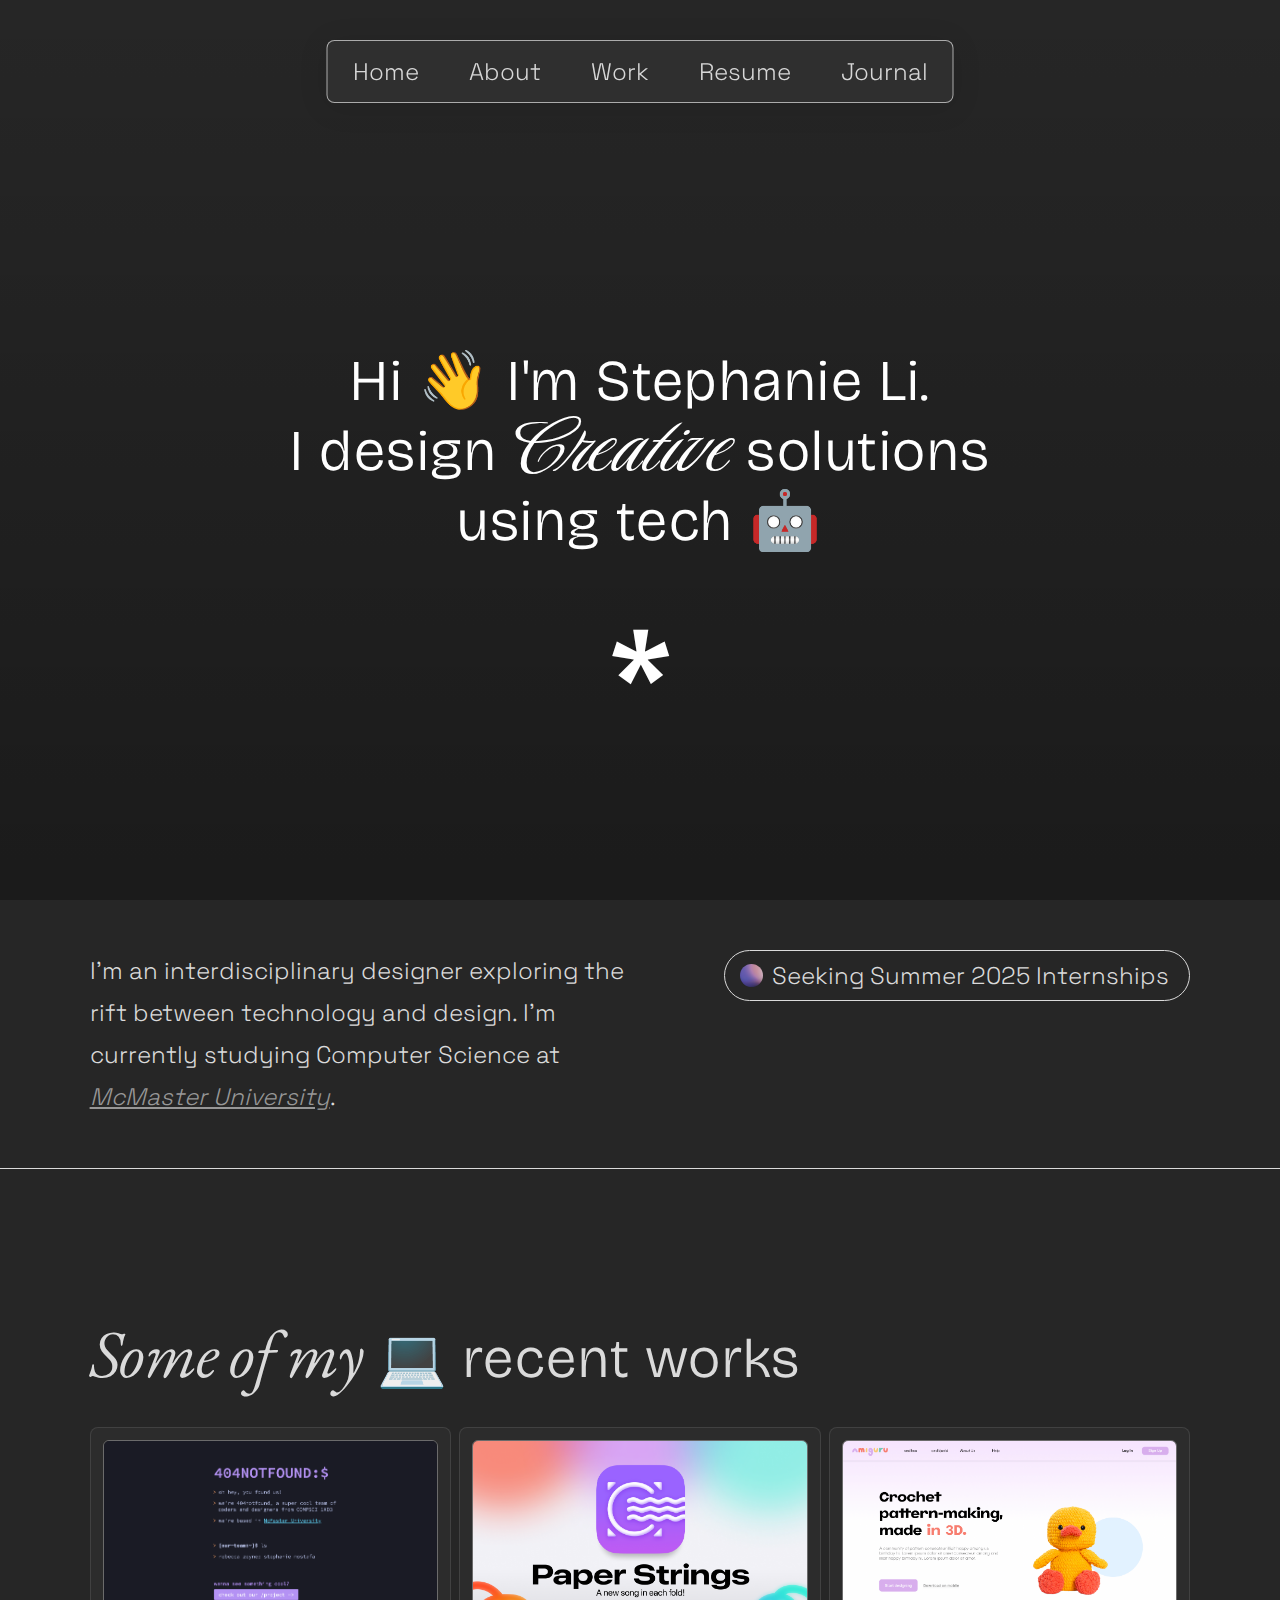
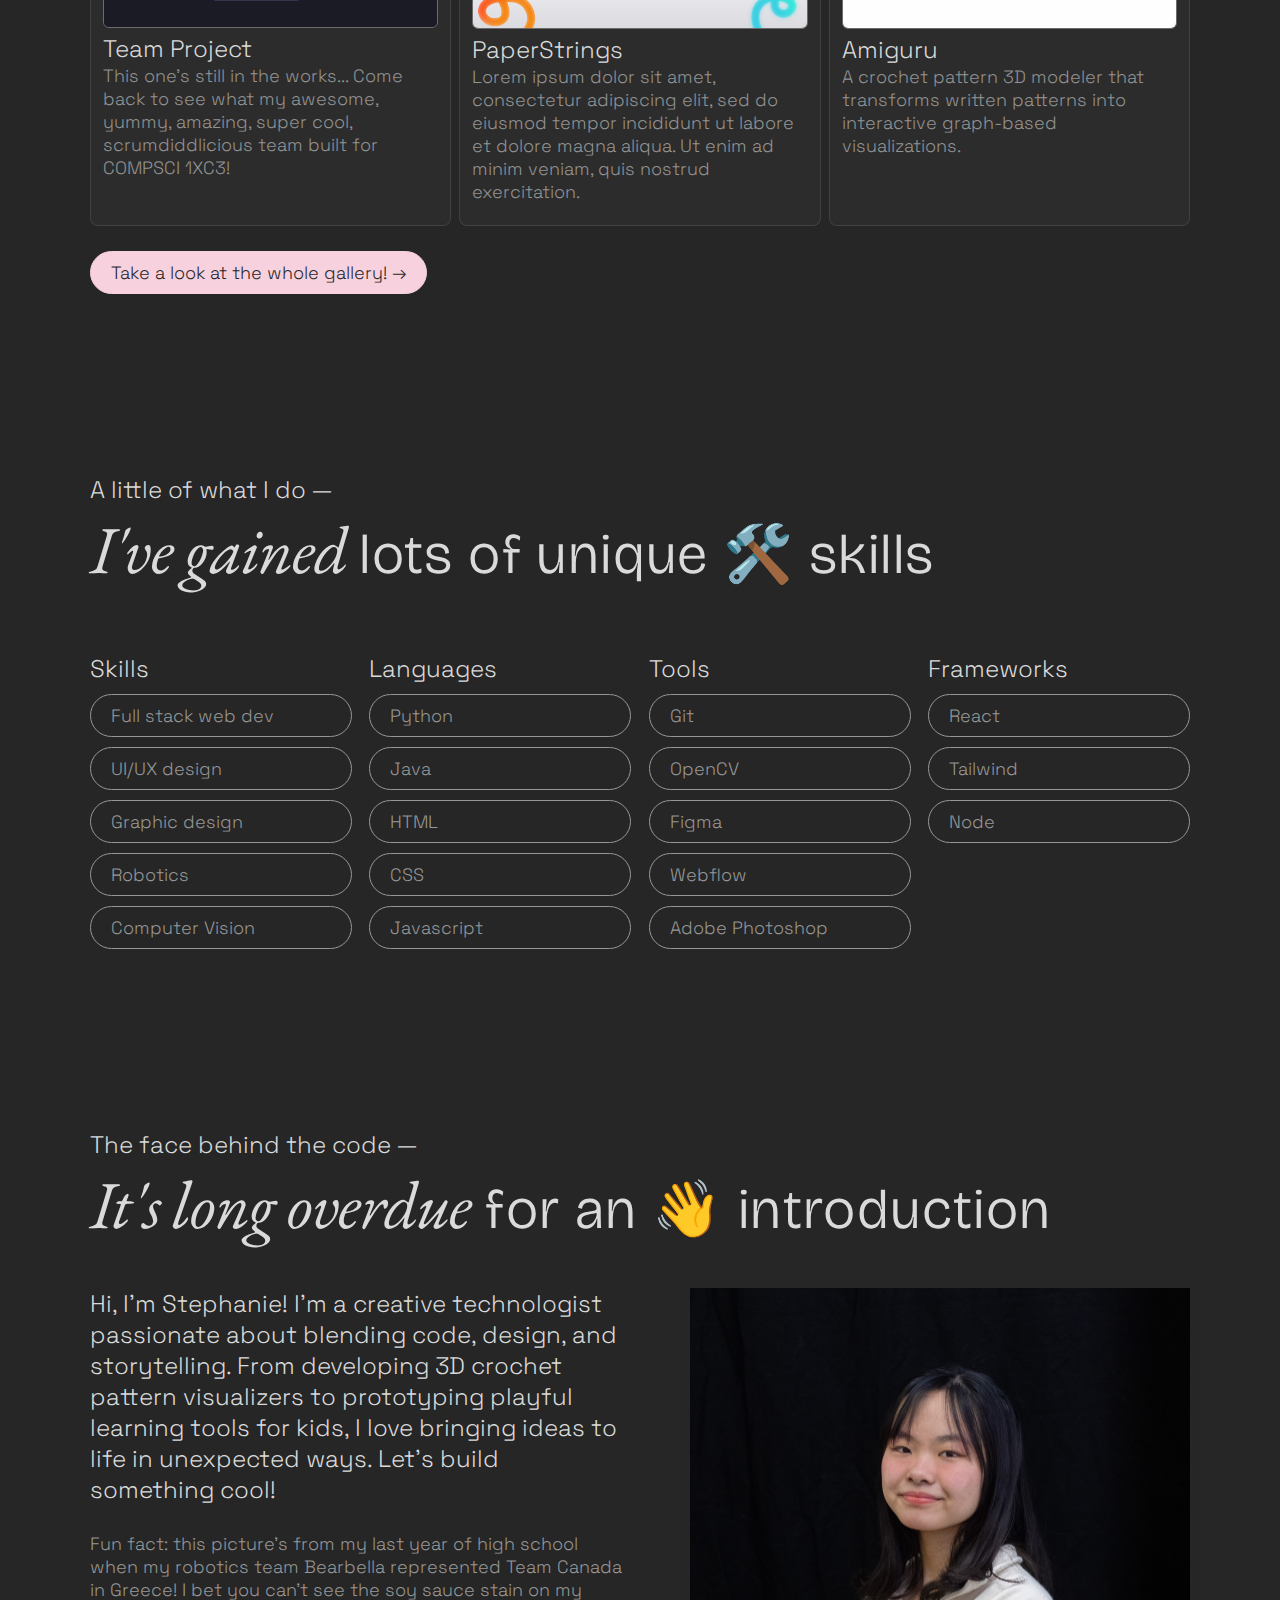
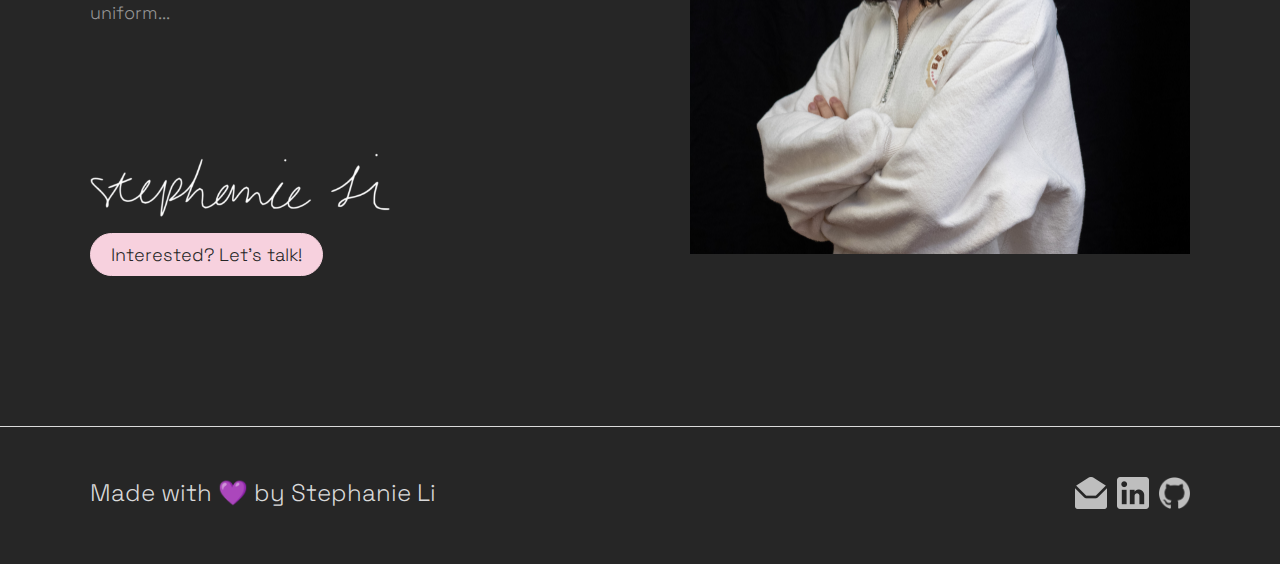
==== commit 09ef67cd: "added journal entries" ====
--- a/index.html
+++ b/index.html
@@ -175,10 +175,8 @@
               Hi, I'm Stephanie! I'm a creative technologist passionate about
               blending code, design, and storytelling. From developing 3D
               crochet pattern visualizers to prototyping playful learning tools
-              for kids, I love bringing ideas to life in unexpected ways.
-              Whether it's robotics, experiential interfaces, or quirky web
-              experiments, I thrive at the intersection of tech and creativity.
-              Let's build something cool!
+              for kids, I love bringing ideas to life in unexpected ways. Let's
+              build something cool!
             </h6>
             <p>
               Fun fact: this picture’s from my last year of high school when my
--- a/css/styles.css
+++ b/css/styles.css
@@ -394,7 +394,7 @@
 }
 
 #intro-text img { /*signature*/
-    margin-top: 8vw;
+    margin-top: 10vw;
     width: 300px;
 }
 
@@ -493,7 +493,7 @@
     }
 }
 
-@media (max-width: 800px) {
+@media (max-width: 1000px) {
     h1 {
         /* color: green; */
         font-size: 7vw;
@@ -528,7 +528,7 @@
     }
 }
 
-@media (max-width: 500px) {
+@media (max-width: 600px) {
     h1 {
         color: white;
         font-size: 10vw;
